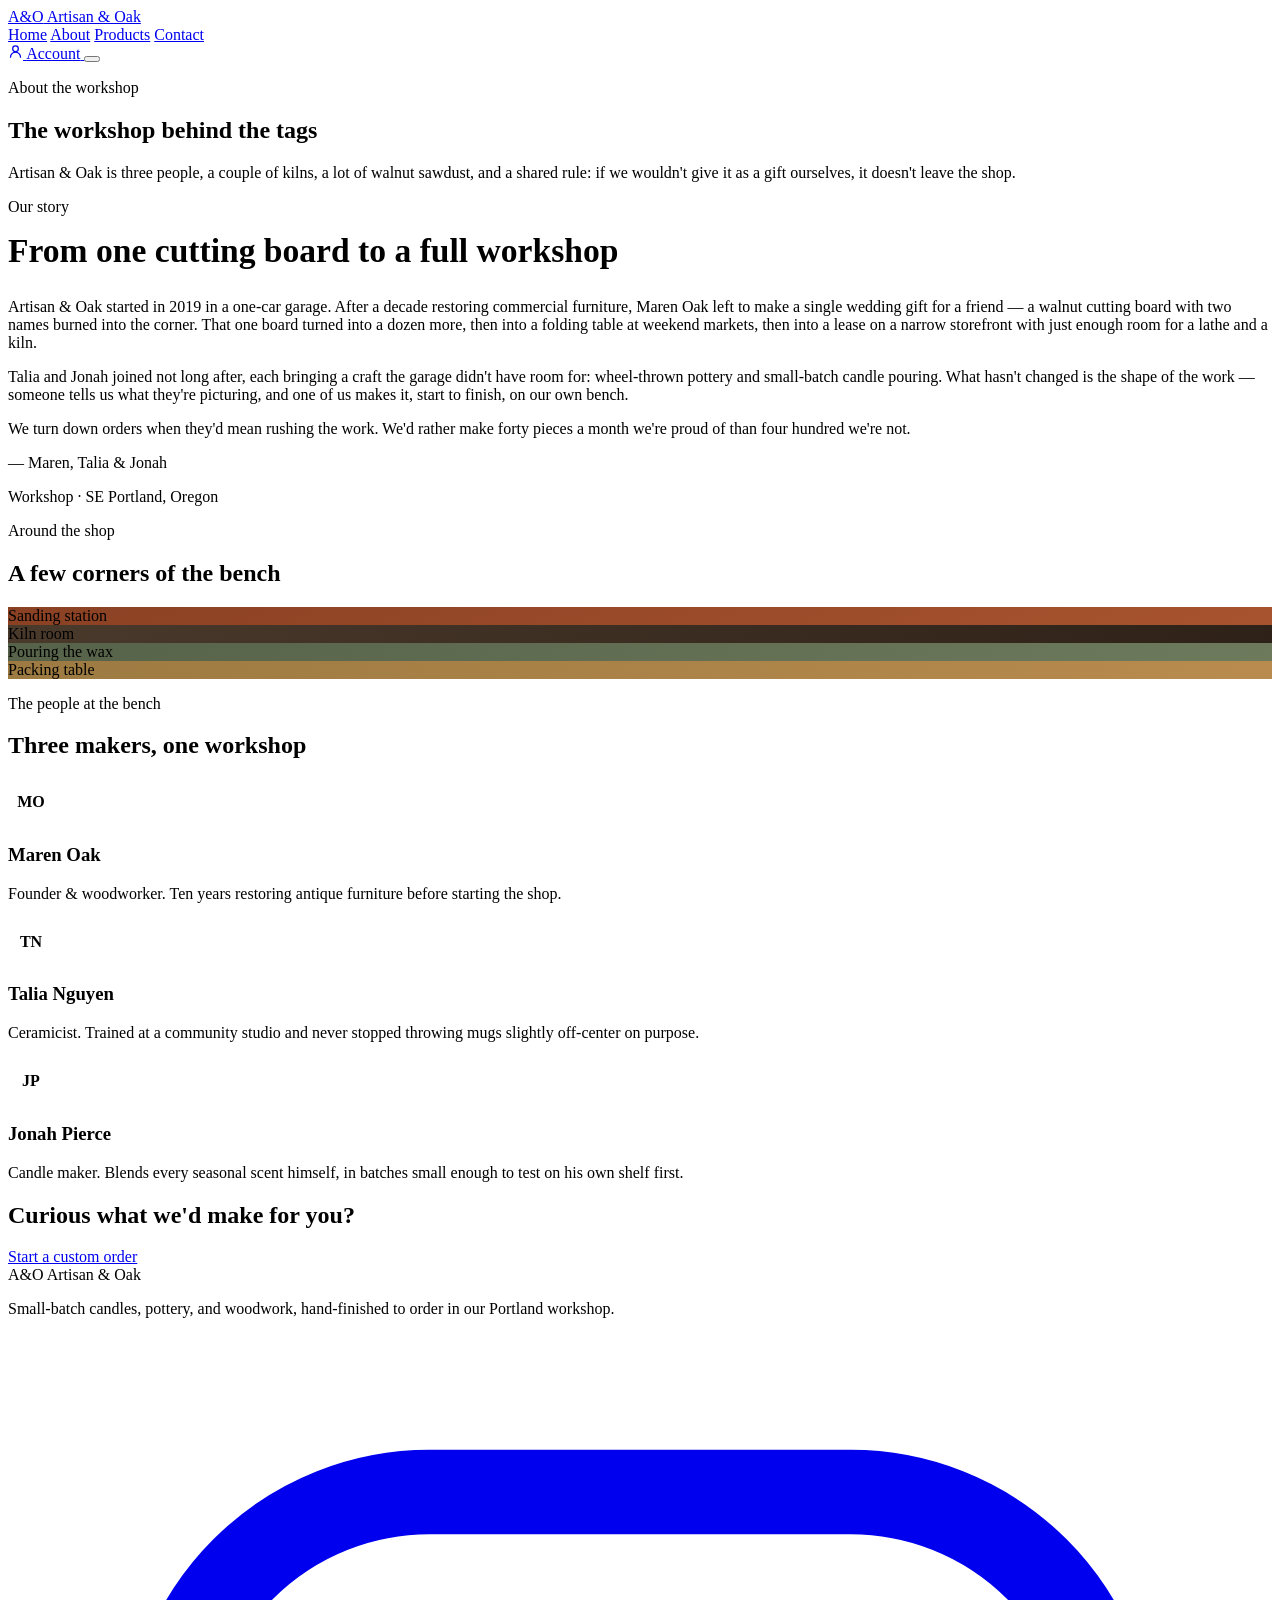
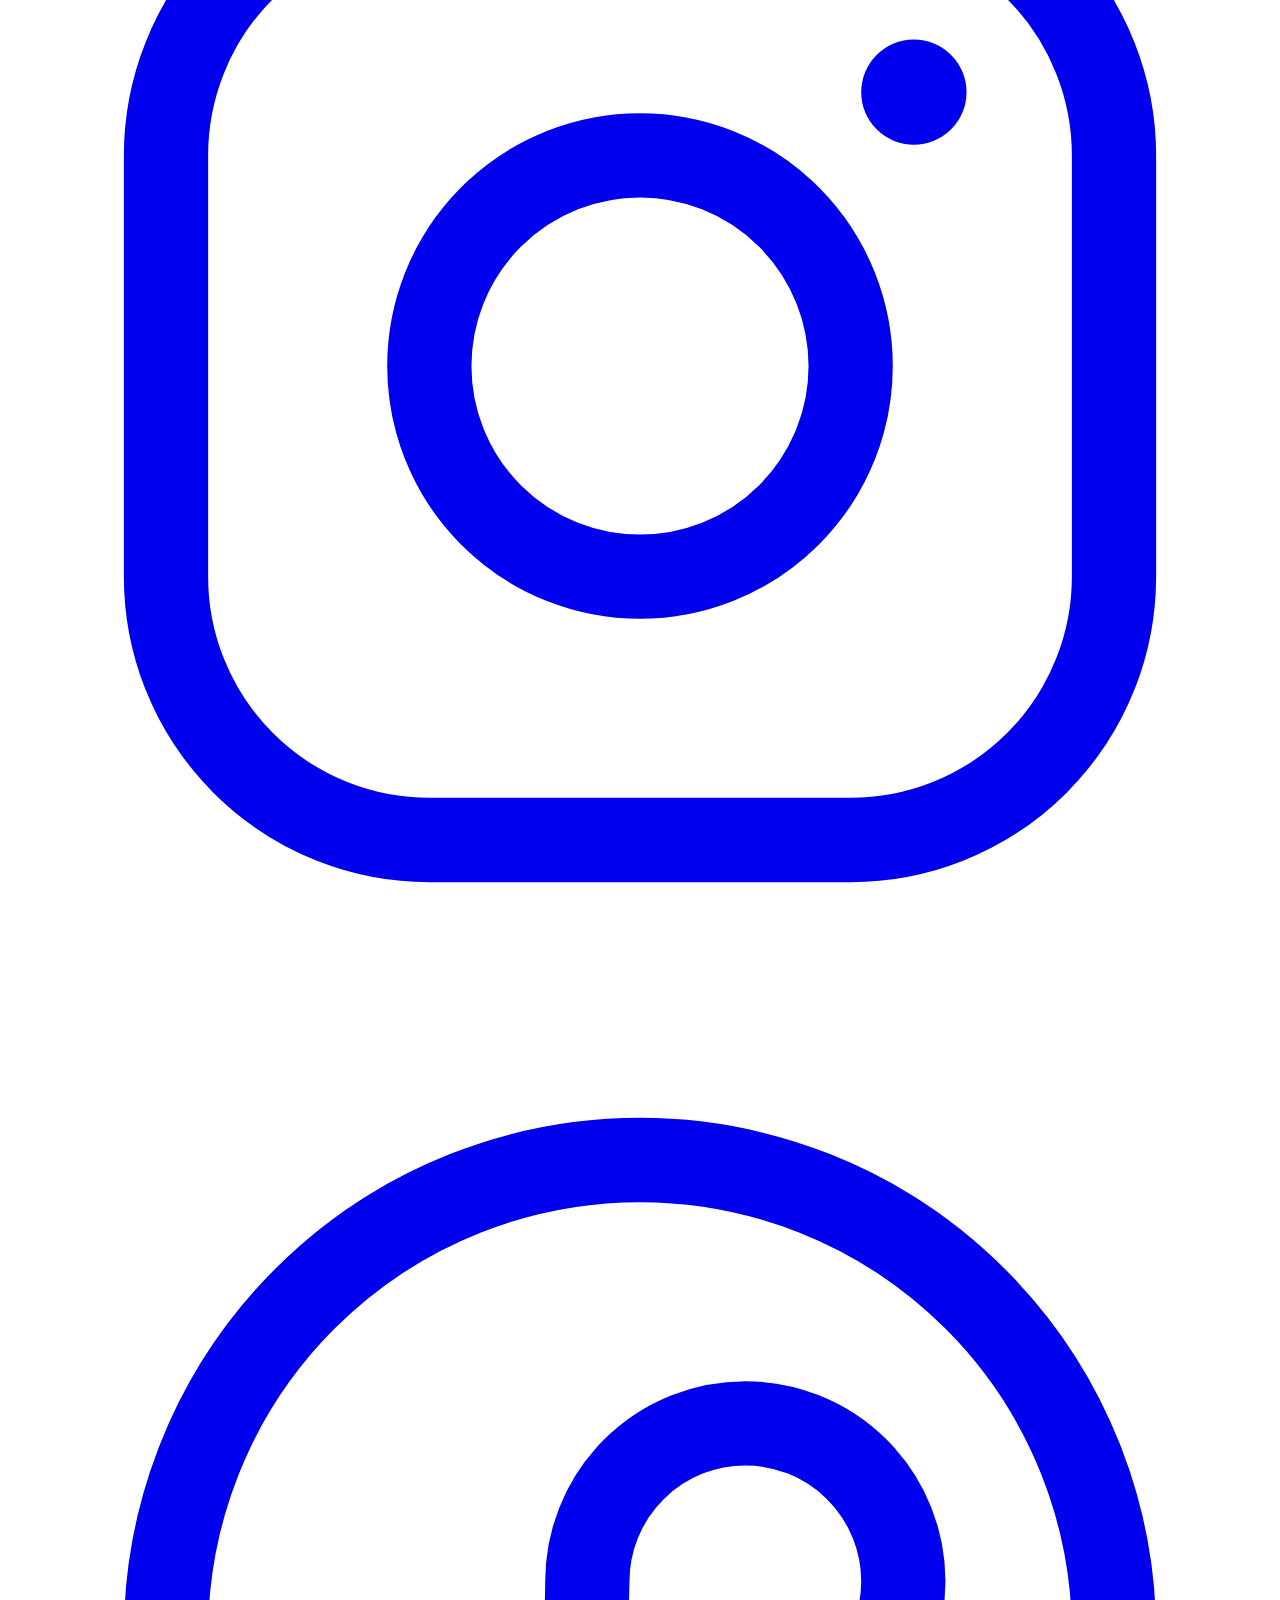
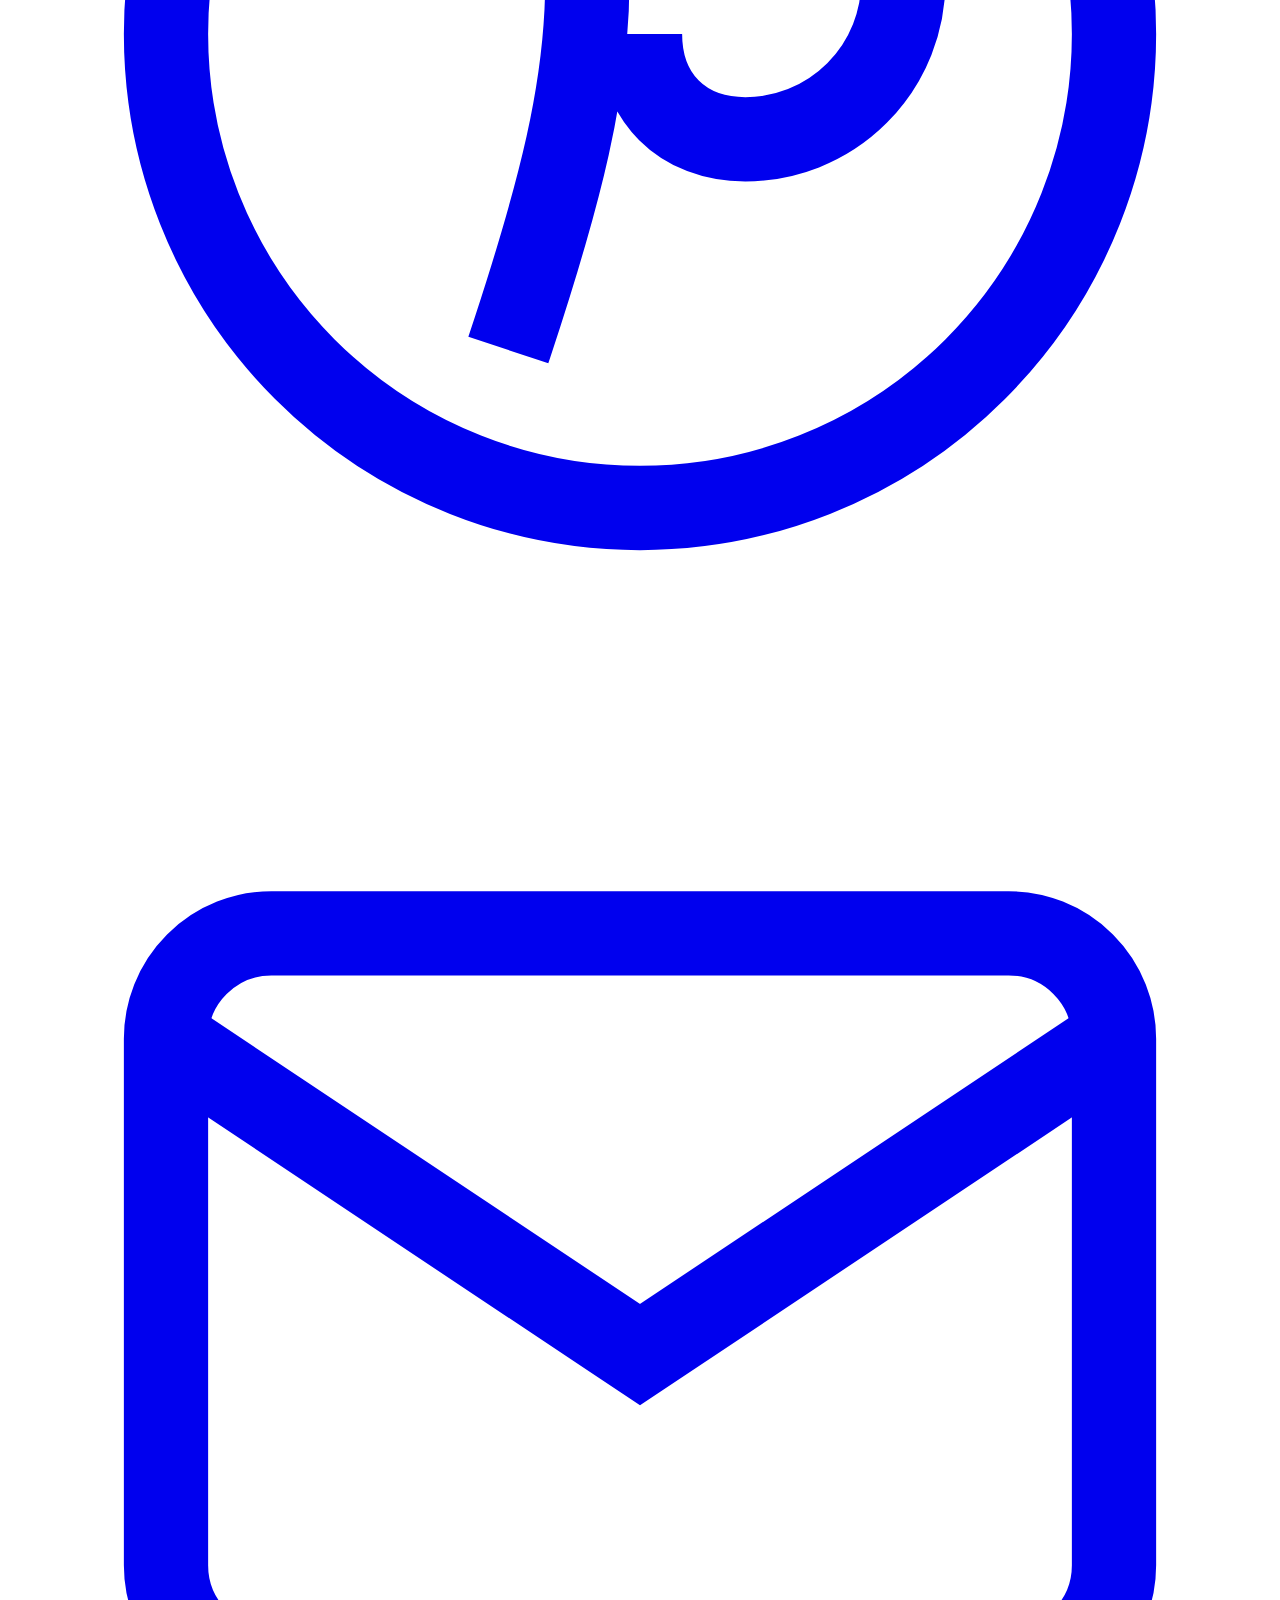
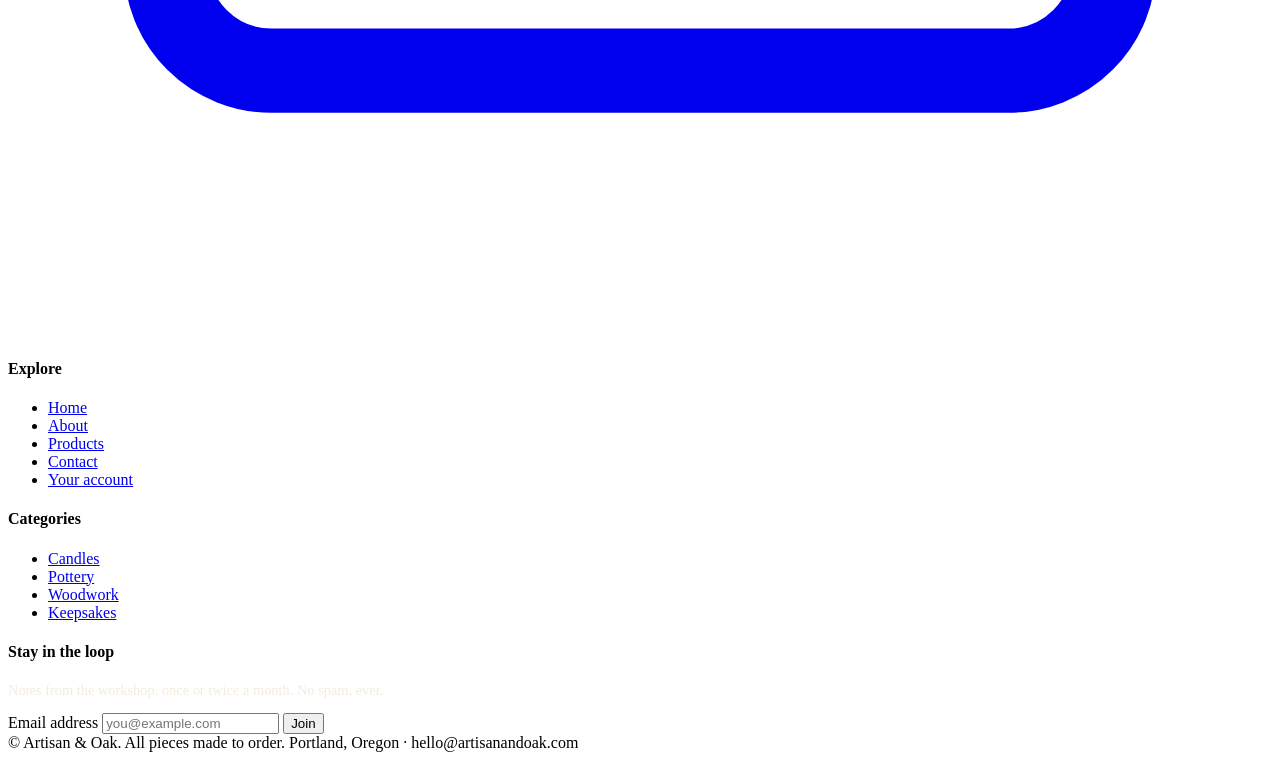
==== about.html @ ca804c63 "Add files via upload" ====
<!DOCTYPE html>
<html lang="en">
<head>
<meta charset="UTF-8">
<meta name="viewport" content="width=device-width, initial-scale=1.0">
<title>About — Artisan & Oak</title>
<meta name="description" content="How a one-car garage became a small Portland workshop making custom candles, pottery, and woodwork.">
<link rel="icon" href="data:image/svg+xml,<svg xmlns=%22http://www.w3.org/2000/svg%22 viewBox=%220 0 100 100%22><circle cx=%2250%22 cy=%2250%22 r=%2248%22 fill=%22%232E2117%22/><text x=%2250%22 y=%2263%22 font-size=%2238%22 text-anchor=%22middle%22 fill=%22%23EDE6D6%22 font-family=%22Georgia,serif%22>A%26O</text></svg>">
<link rel="stylesheet" href="css/style.css">
</head>
<body>

<header class="site-header">
  <div class="container">
    <a href="index.html" class="brand">
      <span class="brand-mark">A&amp;O</span>
      Artisan &amp; Oak
    </a>
    <nav class="nav-links" id="nav-links">
      <a href="index.html">Home</a>
      <a href="about.html">About</a>
      <a href="products.html">Products</a>
      <a href="contact.html">Contact</a>
    </nav>
    <div class="nav-actions">
      <a href="account.html" class="btn btn-outline btn-sm">
        <svg width="15" height="15" viewBox="0 0 24 24" fill="none" stroke="currentColor" stroke-width="2" stroke-linecap="round" stroke-linejoin="round"><path d="M20 21a8 8 0 0 0-16 0"/><circle cx="12" cy="7.5" r="4.5"/></svg>
        <span data-account-link>Account</span>
      </a>
      <button class="nav-toggle" aria-label="Toggle menu" aria-expanded="false" aria-controls="nav-links"><span></span></button>
    </div>
  </div>
</header>

<main>

  <section class="page-hero">
    <div class="container">
      <p class="eyebrow">About the workshop</p>
      <h1>The workshop behind the tags</h1>
      <p>Artisan &amp; Oak is three people, a couple of kilns, a lot of walnut sawdust, and a shared rule: if we wouldn't give it as a gift ourselves, it doesn't leave the shop.</p>
    </div>
  </section>

  <section class="section">
    <div class="container">
      <div class="story-grid">
        <div class="reveal">
          <p class="eyebrow">Our story</p>
          <h2 style="margin-top:10px;font-size:clamp(1.6rem,3vw,2.1rem)">From one cutting board to a full workshop</h2>
          <p class="mt-24">Artisan &amp; Oak started in 2019 in a one-car garage. After a decade restoring commercial furniture, Maren Oak left to make a single wedding gift for a friend &mdash; a walnut cutting board with two names burned into the corner. That one board turned into a dozen more, then into a folding table at weekend markets, then into a lease on a narrow storefront with just enough room for a lathe and a kiln.</p>
          <p>Talia and Jonah joined not long after, each bringing a craft the garage didn't have room for: wheel-thrown pottery and small-batch candle pouring. What hasn't changed is the shape of the work &mdash; someone tells us what they're picturing, and one of us makes it, start to finish, on our own bench.</p>
          <p>We turn down orders when they'd mean rushing the work. We'd rather make forty pieces a month we're proud of than four hundred we're not.</p>
          <p class="signature">&mdash; Maren, Talia &amp; Jonah</p>
        </div>
        <div class="story-figure reveal">
          <span>Workshop &middot; SE Portland, Oregon</span>
        </div>
      </div>
    </div>
  </section>

  <section class="section section--tight" style="background:var(--linen-deep)">
    <div class="container">
      <div class="section-head reveal">
        <p class="eyebrow">Around the shop</p>
        <h2>A few corners of the bench</h2>
      </div>
      <div class="gallery-strip">
        <div class="gallery-swatch reveal" style="background:linear-gradient(155deg,#8A4123,#A8532F)">Sanding station</div>
        <div class="gallery-swatch reveal" style="background:linear-gradient(155deg,#4A3A2C,#2E2117)">Kiln room</div>
        <div class="gallery-swatch reveal" style="background:linear-gradient(155deg,#566249,#6E7A5C)">Pouring the wax</div>
        <div class="gallery-swatch reveal" style="background:linear-gradient(155deg,#9c7a41,#B98B4E)">Packing table</div>
      </div>
    </div>
  </section>

  <section class="section">
    <div class="container">
      <div class="section-head reveal">
        <p class="eyebrow">The people at the bench</p>
        <h2>Three makers, one workshop</h2>
      </div>
      <div class="value-grid">
        <div class="value-card reveal">
          <div style="width:46px;height:46px;border-radius:50%;background:var(--walnut);color:var(--linen);display:flex;align-items:center;justify-content:center;font-family:var(--font-display);font-weight:600">MO</div>
          <h3 class="mt-16">Maren Oak</h3>
          <p>Founder &amp; woodworker. Ten years restoring antique furniture before starting the shop.</p>
        </div>
        <div class="value-card reveal">
          <div style="width:46px;height:46px;border-radius:50%;background:var(--clay);color:var(--linen);display:flex;align-items:center;justify-content:center;font-family:var(--font-display);font-weight:600">TN</div>
          <h3 class="mt-16">Talia Nguyen</h3>
          <p>Ceramicist. Trained at a community studio and never stopped throwing mugs slightly off-center on purpose.</p>
        </div>
        <div class="value-card reveal">
          <div style="width:46px;height:46px;border-radius:50%;background:var(--sage-deep);color:var(--linen);display:flex;align-items:center;justify-content:center;font-family:var(--font-display);font-weight:600">JP</div>
          <h3 class="mt-16">Jonah Pierce</h3>
          <p>Candle maker. Blends every seasonal scent himself, in batches small enough to test on his own shelf first.</p>
        </div>
      </div>
    </div>
  </section>

  <section class="section section--tight">
    <div class="container">
      <div class="cta-banner reveal">
        <h2>Curious what we'd make for you?</h2>
        <a href="contact.html" class="btn btn-outline">Start a custom order</a>
      </div>
    </div>
  </section>

</main>

<footer class="site-footer">
  <div class="container">
    <div class="footer-grid">
      <div>
        <div class="footer-brand"><span class="brand-mark">A&amp;O</span> Artisan &amp; Oak</div>
        <p class="footer-blurb">Small-batch candles, pottery, and woodwork, hand-finished to order in our Portland workshop.</p>
        <div class="social-row">
          <a href="#" aria-label="Instagram"><svg viewBox="0 0 24 24" fill="none" stroke="currentColor" stroke-width="1.6"><rect x="3" y="3" width="18" height="18" rx="5"/><circle cx="12" cy="12" r="4"/><circle cx="17.2" cy="6.8" r="1" fill="currentColor" stroke="none"/></svg></a>
          <a href="#" aria-label="Pinterest"><svg viewBox="0 0 24 24" fill="none" stroke="currentColor" stroke-width="1.6"><circle cx="12" cy="12" r="9"/><path d="M9.5 18c1-3 1.5-5 1.5-7a3 3 0 1 1 3 3c-1.2 0-2-.8-2-2"/></svg></a>
          <a href="mailto:hello@artisanandoak.com" aria-label="Email"><svg viewBox="0 0 24 24" fill="none" stroke="currentColor" stroke-width="1.6"><rect x="3" y="5" width="18" height="14" rx="2"/><path d="m3 7 9 6 9-6"/></svg></a>
        </div>
      </div>
      <div>
        <h4>Explore</h4>
        <ul>
          <li><a href="index.html">Home</a></li>
          <li><a href="about.html">About</a></li>
          <li><a href="products.html">Products</a></li>
          <li><a href="contact.html">Contact</a></li>
          <li><a href="account.html">Your account</a></li>
        </ul>
      </div>
      <div>
        <h4>Categories</h4>
        <ul>
          <li><a href="products.html">Candles</a></li>
          <li><a href="products.html">Pottery</a></li>
          <li><a href="products.html">Woodwork</a></li>
          <li><a href="products.html">Keepsakes</a></li>
        </ul>
      </div>
      <div>
        <h4>Stay in the loop</h4>
        <p style="font-size:0.9rem;color:rgba(237,230,214,0.75)">Notes from the workshop, once or twice a month. No spam, ever.</p>
        <form class="newsletter-row" data-newsletter-form>
          <label class="visually-hidden" for="newsletter-email">Email address</label>
          <input type="email" id="newsletter-email" placeholder="you@example.com" required>
          <button type="submit" class="btn btn-primary btn-sm">Join</button>
        </form>
      </div>
    </div>
    <div class="footer-bottom">
      <span>&copy; <span data-year></span> Artisan &amp; Oak. All pieces made to order.</span>
      <span>Portland, Oregon &middot; hello@artisanandoak.com</span>
    </div>
  </div>
</footer>

<script src="js/main.js"></script>
</body>
</html>
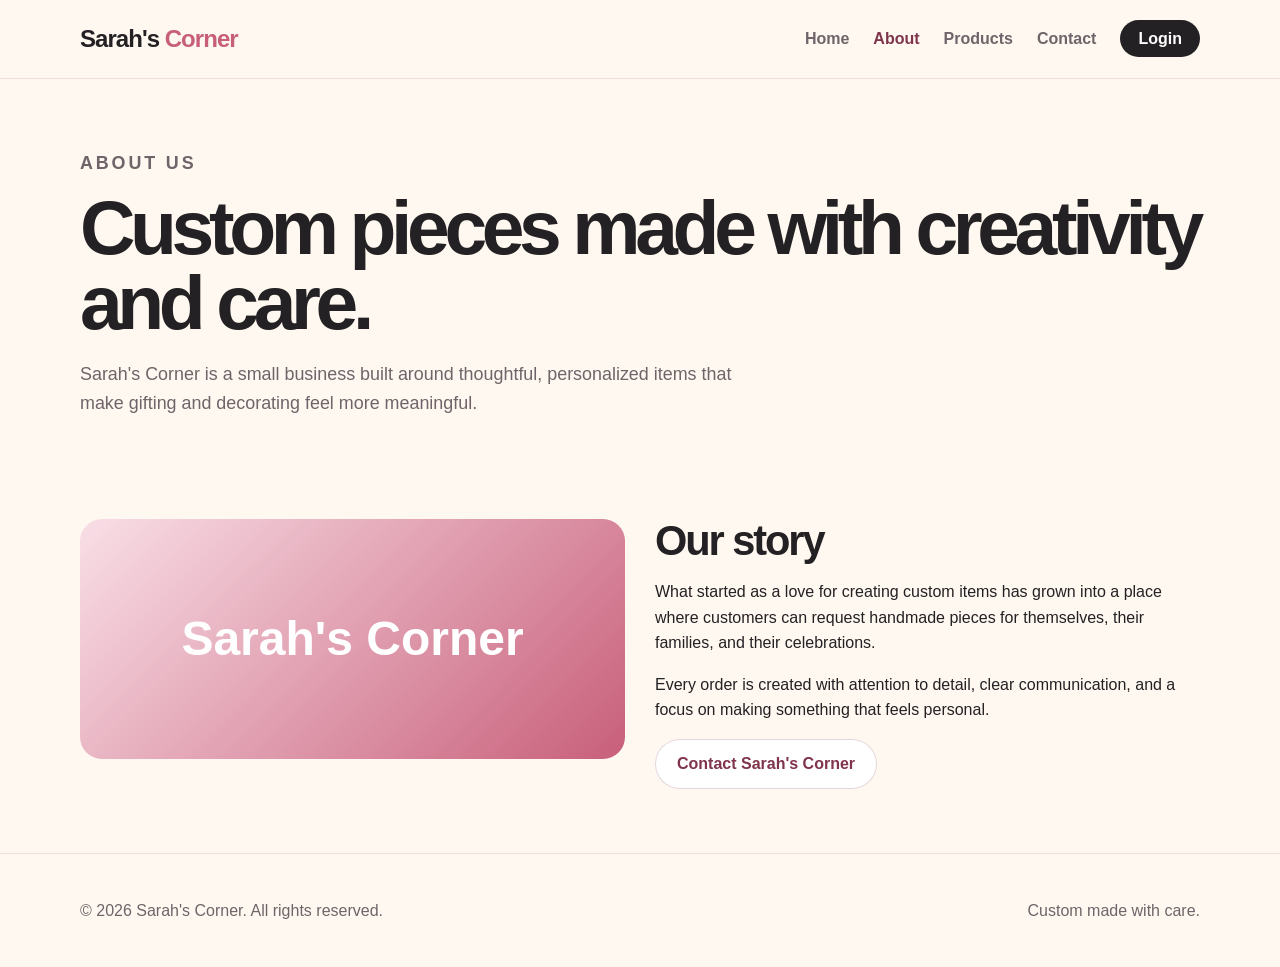
==== commit 46448ab7: "Add files via upload" ====
--- a/about.html
+++ b/about.html
@@ -1,165 +1,50 @@
 <!DOCTYPE html>
 <html lang="en">
 <head>
-<meta charset="UTF-8">
-<meta name="viewport" content="width=device-width, initial-scale=1.0">
-<title>About — Artisan & Oak</title>
-<meta name="description" content="How a one-car garage became a small Portland workshop making custom candles, pottery, and woodwork.">
-<link rel="icon" href="data:image/svg+xml,<svg xmlns=%22http://www.w3.org/2000/svg%22 viewBox=%220 0 100 100%22><circle cx=%2250%22 cy=%2250%22 r=%2248%22 fill=%22%232E2117%22/><text x=%2250%22 y=%2263%22 font-size=%2238%22 text-anchor=%22middle%22 fill=%22%23EDE6D6%22 font-family=%22Georgia,serif%22>A%26O</text></svg>">
-<link rel="stylesheet" href="css/style.css">
+  <meta charset="UTF-8" />
+  <meta name="viewport" content="width=device-width, initial-scale=1.0" />
+  <title>About | Sarah's Corner</title>
+  <link rel="stylesheet" href="styles.css" />
+  <script defer src="script.js"></script>
 </head>
 <body>
+  <header class="site-header">
+    <nav class="navbar container">
+      <a class="logo" href="index.html">Sarah's <span>Corner</span></a>
+      <button class="nav-toggle" aria-label="Toggle navigation">☰</button>
+      <ul class="nav-links">
+        <li><a href="index.html">Home</a></li>
+        <li><a class="active" href="about.html">About</a></li>
+        <li><a href="products.html">Products</a></li>
+        <li><a href="contact.html">Contact</a></li>
+        <li><a class="login-link" href="login.html">Login</a></li>
+      </ul>
+    </nav>
+  </header>
 
-<header class="site-header">
-  <div class="container">
-    <a href="index.html" class="brand">
-      <span class="brand-mark">A&amp;O</span>
-      Artisan &amp; Oak
-    </a>
-    <nav class="nav-links" id="nav-links">
-      <a href="index.html">Home</a>
-      <a href="about.html">About</a>
-      <a href="products.html">Products</a>
-      <a href="contact.html">Contact</a>
-    </nav>
-    <div class="nav-actions">
-      <a href="account.html" class="btn btn-outline btn-sm">
-        <svg width="15" height="15" viewBox="0 0 24 24" fill="none" stroke="currentColor" stroke-width="2" stroke-linecap="round" stroke-linejoin="round"><path d="M20 21a8 8 0 0 0-16 0"/><circle cx="12" cy="7.5" r="4.5"/></svg>
-        <span data-account-link>Account</span>
-      </a>
-      <button class="nav-toggle" aria-label="Toggle menu" aria-expanded="false" aria-controls="nav-links"><span></span></button>
+  <main class="page-main">
+    <section class="page-hero container">
+      <p class="eyebrow">About us</p>
+      <h1>Custom pieces made with creativity and care.</h1>
+      <p>Sarah's Corner is a small business built around thoughtful, personalized items that make gifting and decorating feel more meaningful.</p>
+    </section>
+
+    <section class="section container split-grid">
+      <div class="image-placeholder">Sarah's Corner</div>
+      <div>
+        <h2>Our story</h2>
+        <p>What started as a love for creating custom items has grown into a place where customers can request handmade pieces for themselves, their families, and their celebrations.</p>
+        <p>Every order is created with attention to detail, clear communication, and a focus on making something that feels personal.</p>
+        <a class="btn secondary" href="contact.html">Contact Sarah's Corner</a>
+      </div>
+    </section>
+  </main>
+
+  <footer class="site-footer">
+    <div class="container footer-grid">
+      <p>© <span id="year"></span> Sarah's Corner. All rights reserved.</p>
+      <p>Custom made with care.</p>
     </div>
-  </div>
-</header>
-
-<main>
-
-  <section class="page-hero">
-    <div class="container">
-      <p class="eyebrow">About the workshop</p>
-      <h1>The workshop behind the tags</h1>
-      <p>Artisan &amp; Oak is three people, a couple of kilns, a lot of walnut sawdust, and a shared rule: if we wouldn't give it as a gift ourselves, it doesn't leave the shop.</p>
-    </div>
-  </section>
-
-  <section class="section">
-    <div class="container">
-      <div class="story-grid">
-        <div class="reveal">
-          <p class="eyebrow">Our story</p>
-          <h2 style="margin-top:10px;font-size:clamp(1.6rem,3vw,2.1rem)">From one cutting board to a full workshop</h2>
-          <p class="mt-24">Artisan &amp; Oak started in 2019 in a one-car garage. After a decade restoring commercial furniture, Maren Oak left to make a single wedding gift for a friend &mdash; a walnut cutting board with two names burned into the corner. That one board turned into a dozen more, then into a folding table at weekend markets, then into a lease on a narrow storefront with just enough room for a lathe and a kiln.</p>
-          <p>Talia and Jonah joined not long after, each bringing a craft the garage didn't have room for: wheel-thrown pottery and small-batch candle pouring. What hasn't changed is the shape of the work &mdash; someone tells us what they're picturing, and one of us makes it, start to finish, on our own bench.</p>
-          <p>We turn down orders when they'd mean rushing the work. We'd rather make forty pieces a month we're proud of than four hundred we're not.</p>
-          <p class="signature">&mdash; Maren, Talia &amp; Jonah</p>
-        </div>
-        <div class="story-figure reveal">
-          <span>Workshop &middot; SE Portland, Oregon</span>
-        </div>
-      </div>
-    </div>
-  </section>
-
-  <section class="section section--tight" style="background:var(--linen-deep)">
-    <div class="container">
-      <div class="section-head reveal">
-        <p class="eyebrow">Around the shop</p>
-        <h2>A few corners of the bench</h2>
-      </div>
-      <div class="gallery-strip">
-        <div class="gallery-swatch reveal" style="background:linear-gradient(155deg,#8A4123,#A8532F)">Sanding station</div>
-        <div class="gallery-swatch reveal" style="background:linear-gradient(155deg,#4A3A2C,#2E2117)">Kiln room</div>
-        <div class="gallery-swatch reveal" style="background:linear-gradient(155deg,#566249,#6E7A5C)">Pouring the wax</div>
-        <div class="gallery-swatch reveal" style="background:linear-gradient(155deg,#9c7a41,#B98B4E)">Packing table</div>
-      </div>
-    </div>
-  </section>
-
-  <section class="section">
-    <div class="container">
-      <div class="section-head reveal">
-        <p class="eyebrow">The people at the bench</p>
-        <h2>Three makers, one workshop</h2>
-      </div>
-      <div class="value-grid">
-        <div class="value-card reveal">
-          <div style="width:46px;height:46px;border-radius:50%;background:var(--walnut);color:var(--linen);display:flex;align-items:center;justify-content:center;font-family:var(--font-display);font-weight:600">MO</div>
-          <h3 class="mt-16">Maren Oak</h3>
-          <p>Founder &amp; woodworker. Ten years restoring antique furniture before starting the shop.</p>
-        </div>
-        <div class="value-card reveal">
-          <div style="width:46px;height:46px;border-radius:50%;background:var(--clay);color:var(--linen);display:flex;align-items:center;justify-content:center;font-family:var(--font-display);font-weight:600">TN</div>
-          <h3 class="mt-16">Talia Nguyen</h3>
-          <p>Ceramicist. Trained at a community studio and never stopped throwing mugs slightly off-center on purpose.</p>
-        </div>
-        <div class="value-card reveal">
-          <div style="width:46px;height:46px;border-radius:50%;background:var(--sage-deep);color:var(--linen);display:flex;align-items:center;justify-content:center;font-family:var(--font-display);font-weight:600">JP</div>
-          <h3 class="mt-16">Jonah Pierce</h3>
-          <p>Candle maker. Blends every seasonal scent himself, in batches small enough to test on his own shelf first.</p>
-        </div>
-      </div>
-    </div>
-  </section>
-
-  <section class="section section--tight">
-    <div class="container">
-      <div class="cta-banner reveal">
-        <h2>Curious what we'd make for you?</h2>
-        <a href="contact.html" class="btn btn-outline">Start a custom order</a>
-      </div>
-    </div>
-  </section>
-
-</main>
-
-<footer class="site-footer">
-  <div class="container">
-    <div class="footer-grid">
-      <div>
-        <div class="footer-brand"><span class="brand-mark">A&amp;O</span> Artisan &amp; Oak</div>
-        <p class="footer-blurb">Small-batch candles, pottery, and woodwork, hand-finished to order in our Portland workshop.</p>
-        <div class="social-row">
-          <a href="#" aria-label="Instagram"><svg viewBox="0 0 24 24" fill="none" stroke="currentColor" stroke-width="1.6"><rect x="3" y="3" width="18" height="18" rx="5"/><circle cx="12" cy="12" r="4"/><circle cx="17.2" cy="6.8" r="1" fill="currentColor" stroke="none"/></svg></a>
-          <a href="#" aria-label="Pinterest"><svg viewBox="0 0 24 24" fill="none" stroke="currentColor" stroke-width="1.6"><circle cx="12" cy="12" r="9"/><path d="M9.5 18c1-3 1.5-5 1.5-7a3 3 0 1 1 3 3c-1.2 0-2-.8-2-2"/></svg></a>
-          <a href="mailto:hello@artisanandoak.com" aria-label="Email"><svg viewBox="0 0 24 24" fill="none" stroke="currentColor" stroke-width="1.6"><rect x="3" y="5" width="18" height="14" rx="2"/><path d="m3 7 9 6 9-6"/></svg></a>
-        </div>
-      </div>
-      <div>
-        <h4>Explore</h4>
-        <ul>
-          <li><a href="index.html">Home</a></li>
-          <li><a href="about.html">About</a></li>
-          <li><a href="products.html">Products</a></li>
-          <li><a href="contact.html">Contact</a></li>
-          <li><a href="account.html">Your account</a></li>
-        </ul>
-      </div>
-      <div>
-        <h4>Categories</h4>
-        <ul>
-          <li><a href="products.html">Candles</a></li>
-          <li><a href="products.html">Pottery</a></li>
-          <li><a href="products.html">Woodwork</a></li>
-          <li><a href="products.html">Keepsakes</a></li>
-        </ul>
-      </div>
-      <div>
-        <h4>Stay in the loop</h4>
-        <p style="font-size:0.9rem;color:rgba(237,230,214,0.75)">Notes from the workshop, once or twice a month. No spam, ever.</p>
-        <form class="newsletter-row" data-newsletter-form>
-          <label class="visually-hidden" for="newsletter-email">Email address</label>
-          <input type="email" id="newsletter-email" placeholder="you@example.com" required>
-          <button type="submit" class="btn btn-primary btn-sm">Join</button>
-        </form>
-      </div>
-    </div>
-    <div class="footer-bottom">
-      <span>&copy; <span data-year></span> Artisan &amp; Oak. All pieces made to order.</span>
-      <span>Portland, Oregon &middot; hello@artisanandoak.com</span>
-    </div>
-  </div>
-</footer>
-
-<script src="js/main.js"></script>
+  </footer>
 </body>
 </html>
--- a/styles.css
+++ b/styles.css
@@ -0,0 +1,131 @@
+:root {
+  --cream: #fff8f0;
+  --blush: #f9dfe7;
+  --rose: #c85f7a;
+  --berry: #7f344c;
+  --charcoal: #242124;
+  --muted: #6f6469;
+  --white: #ffffff;
+  --shadow: 0 18px 45px rgba(36, 33, 36, 0.12);
+}
+
+* { box-sizing: border-box; }
+
+body {
+  margin: 0;
+  font-family: Arial, Helvetica, sans-serif;
+  color: var(--charcoal);
+  background: var(--cream);
+  line-height: 1.6;
+}
+
+img { max-width: 100%; display: block; }
+
+a { color: inherit; text-decoration: none; }
+
+.container { width: min(1120px, calc(100% - 32px)); margin: 0 auto; }
+
+.site-header {
+  background: rgba(255, 248, 240, 0.92);
+  backdrop-filter: blur(12px);
+  border-bottom: 1px solid rgba(127, 52, 76, 0.12);
+  position: sticky;
+  top: 0;
+  z-index: 10;
+}
+
+.navbar { display: flex; align-items: center; justify-content: space-between; min-height: 78px; }
+
+.logo { font-size: 1.5rem; font-weight: 800; letter-spacing: -0.04em; }
+.logo span { color: var(--rose); }
+
+.nav-links { list-style: none; display: flex; gap: 24px; align-items: center; margin: 0; padding: 0; }
+.nav-links a { font-weight: 700; color: var(--muted); }
+.nav-links a:hover, .nav-links a.active { color: var(--berry); }
+.login-link { background: var(--charcoal); color: var(--white) !important; padding: 10px 18px; border-radius: 999px; }
+.login-link.active { background: var(--rose); }
+
+.nav-toggle { display: none; border: 0; background: var(--white); font-size: 1.5rem; padding: 8px 12px; border-radius: 12px; }
+
+.hero { padding: 80px 0; background: radial-gradient(circle at top right, var(--blush), transparent 45%); }
+.hero-grid { display: grid; grid-template-columns: 1.2fr 0.8fr; gap: 40px; align-items: center; }
+.eyebrow { color: var(--rose); text-transform: uppercase; font-size: 0.78rem; font-weight: 800; letter-spacing: 0.16em; margin: 0 0 12px; }
+h1 { font-size: clamp(2.3rem, 6vw, 4.8rem); line-height: 0.98; letter-spacing: -0.07em; margin: 0 0 20px; }
+h2 { font-size: clamp(1.8rem, 4vw, 2.6rem); line-height: 1.05; letter-spacing: -0.05em; margin: 0 0 16px; }
+h3 { margin: 0 0 8px; }
+.hero-text, .page-hero p { font-size: 1.12rem; color: var(--muted); max-width: 680px; }
+.hero-actions { display: flex; flex-wrap: wrap; gap: 14px; margin-top: 28px; }
+
+.btn { display: inline-flex; justify-content: center; align-items: center; border: 0; border-radius: 999px; padding: 12px 22px; font-weight: 800; cursor: pointer; }
+.btn.primary { background: var(--rose); color: var(--white); }
+.btn.secondary { background: var(--white); color: var(--berry); box-shadow: inset 0 0 0 1px rgba(127, 52, 76, 0.2); }
+
+.hero-card, .feature-card, .contact-form, .contact-card, .login-panel, .account-panel, .product-card, .cta-card {
+  background: rgba(255, 255, 255, 0.82);
+  border: 1px solid rgba(127, 52, 76, 0.12);
+  box-shadow: var(--shadow);
+  border-radius: 28px;
+}
+.hero-card { padding: 26px; }
+.mock-product, .image-placeholder {
+  min-height: 240px;
+  border-radius: 22px;
+  background: linear-gradient(135deg, var(--blush), var(--rose));
+  color: var(--white);
+  display: grid;
+  place-items: center;
+  font-size: 3rem;
+  font-weight: 900;
+  margin-bottom: 22px;
+}
+
+.section { padding: 64px 0; }
+.section-heading { margin-bottom: 28px; }
+.card-grid, .product-grid { display: grid; grid-template-columns: repeat(3, 1fr); gap: 22px; }
+.feature-card, .product-card { padding: 24px; }
+.icon-box { width: 56px; height: 56px; background: var(--blush); border-radius: 18px; display: grid; place-items: center; font-size: 1.6rem; margin-bottom: 18px; }
+
+.cta-section { padding: 40px 0 80px; }
+.cta-card { padding: 36px; display: flex; align-items: center; justify-content: space-between; gap: 24px; }
+.cta-card p { color: var(--muted); max-width: 560px; }
+
+.page-main { min-height: 74vh; }
+.page-hero { padding: 70px 0 20px; }
+.split-grid, .contact-grid, .login-layout { display: grid; grid-template-columns: 1fr 1fr; gap: 30px; align-items: start; }
+
+.product-tools { display: flex; gap: 14px; margin-bottom: 24px; }
+.product-tools input, .product-tools select, .contact-form input, .contact-form textarea {
+  width: 100%;
+  border: 1px solid rgba(127, 52, 76, 0.2);
+  border-radius: 14px;
+  padding: 13px 14px;
+  font: inherit;
+  background: var(--white);
+}
+.product-image { height: 180px; border-radius: 22px; background: linear-gradient(135deg, var(--blush), #fff); display: grid; place-items: center; font-size: 2.5rem; margin-bottom: 16px; }
+.price { color: var(--berry); font-weight: 900; }
+.category-pill, .status { display: inline-block; background: var(--blush); color: var(--berry); border-radius: 999px; padding: 5px 12px; font-size: 0.8rem; font-weight: 800; margin-bottom: 12px; }
+
+.contact-form, .contact-card, .login-panel, .account-panel { padding: 28px; }
+.contact-form { display: grid; gap: 16px; }
+.contact-form label { font-weight: 800; color: var(--berry); }
+.contact-form input, .contact-form textarea { margin-top: 6px; }
+.form-note { color: var(--muted); font-size: 0.92rem; }
+
+.hidden { display: none; }
+.account-header { display: flex; justify-content: space-between; gap: 16px; align-items: center; }
+.purchase-list { display: grid; gap: 14px; margin-top: 18px; }
+.purchase-card { background: var(--cream); border-radius: 20px; padding: 18px; border: 1px solid rgba(127, 52, 76, 0.12); }
+.status.pending { background: #fff1c7; color: #7a5a00; }
+
+.site-footer { padding: 28px 0; border-top: 1px solid rgba(127, 52, 76, 0.12); color: var(--muted); }
+.footer-grid { display: flex; justify-content: space-between; gap: 16px; }
+
+@media (max-width: 820px) {
+  .nav-toggle { display: block; }
+  .nav-links { display: none; position: absolute; top: 78px; left: 16px; right: 16px; background: var(--white); border-radius: 22px; padding: 18px; box-shadow: var(--shadow); flex-direction: column; align-items: stretch; }
+  .nav-links.open { display: flex; }
+  .hero-grid, .split-grid, .contact-grid, .login-layout, .card-grid, .product-grid { grid-template-columns: 1fr; }
+  .cta-card, .footer-grid { flex-direction: column; align-items: flex-start; }
+  .product-tools { flex-direction: column; }
+}
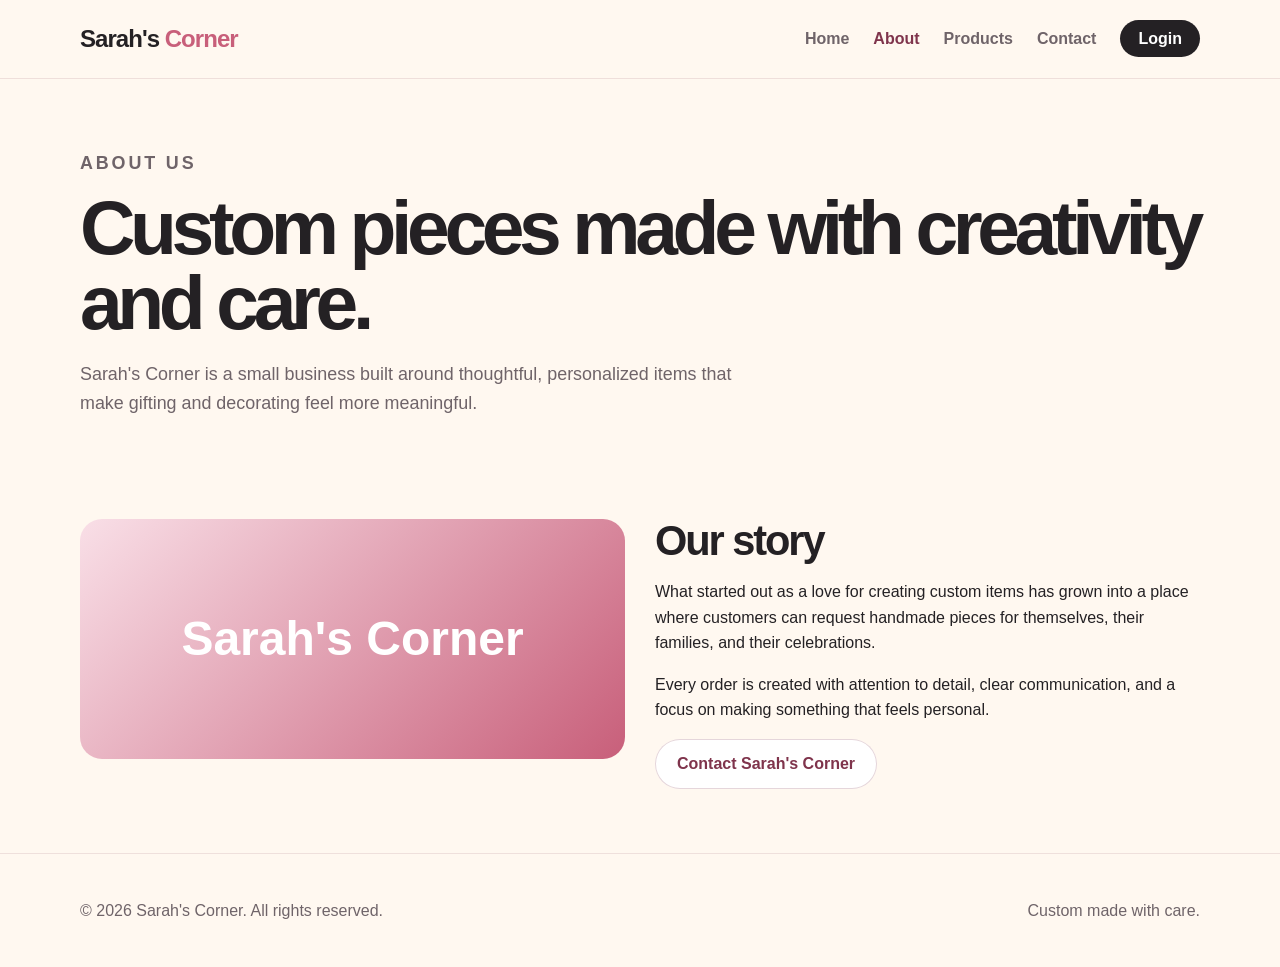
==== commit 68a598f4: "Correct phrasing in the 'Our story' section" ====
--- a/about.html
+++ b/about.html
@@ -33,7 +33,7 @@
       <div class="image-placeholder">Sarah's Corner</div>
       <div>
         <h2>Our story</h2>
-        <p>What started as a love for creating custom items has grown into a place where customers can request handmade pieces for themselves, their families, and their celebrations.</p>
+        <p>What started out as a love for creating custom items has grown into a place where customers can request handmade pieces for themselves, their families, and their celebrations.</p>
         <p>Every order is created with attention to detail, clear communication, and a focus on making something that feels personal.</p>
         <a class="btn secondary" href="contact.html">Contact Sarah's Corner</a>
       </div>
--- a/styles.css
+++ b/styles.css
@@ -11,12 +11,31 @@
 
 * { box-sizing: border-box; }
 
+.product-image {
+  height: 180px;        /* adjust to your card design */
+  overflow: hidden;
+}
+
+.product-image img {
+  width: 100%;
+  height: 100%;
+  object-fit: cover;
+  display: block;
+}
+
 body {
   margin: 0;
   font-family: Arial, Helvetica, sans-serif;
   color: var(--charcoal);
   background: var(--cream);
   line-height: 1.6;
+}
+
+.logo img {
+  height: 150px;
+  width: 150px;
+  display: block;
+  padding: 15px;
 }
 
 img { max-width: 100%; display: block; }
@@ -70,7 +89,8 @@
 .mock-product, .image-placeholder {
   min-height: 240px;
   border-radius: 22px;
-  background: linear-gradient(135deg, var(--blush), var(--rose));
+  background: linear-gradient(135deg, var(--blush), var(--rose)),
+    url('https://raw.githubusercontent.com/mikevignery/Sarahs-Corner-Stop/refs/heads/main/beddfe05-9326-4649-9762-3c3064261721.png') center/cover;
   color: var(--white);
   display: grid;
   place-items: center;
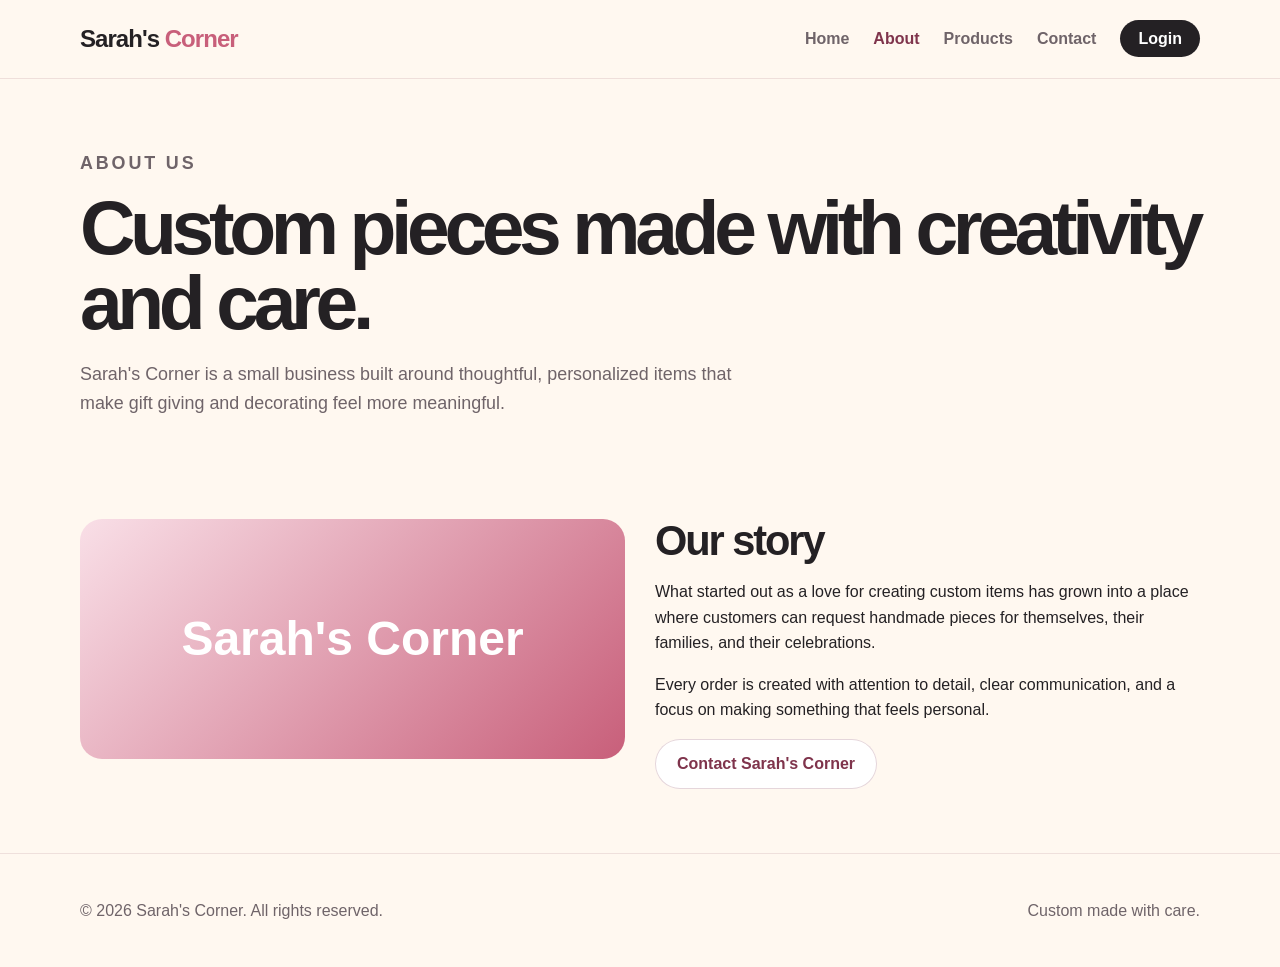
==== commit 255d3e46: "Update wording for clarity in about.html" ====
--- a/about.html
+++ b/about.html
@@ -26,7 +26,7 @@
     <section class="page-hero container">
       <p class="eyebrow">About us</p>
       <h1>Custom pieces made with creativity and care.</h1>
-      <p>Sarah's Corner is a small business built around thoughtful, personalized items that make gifting and decorating feel more meaningful.</p>
+      <p>Sarah's Corner is a small business built around thoughtful, personalized items that make gift giving and decorating feel more meaningful.</p>
     </section>
 
     <section class="section container split-grid">
